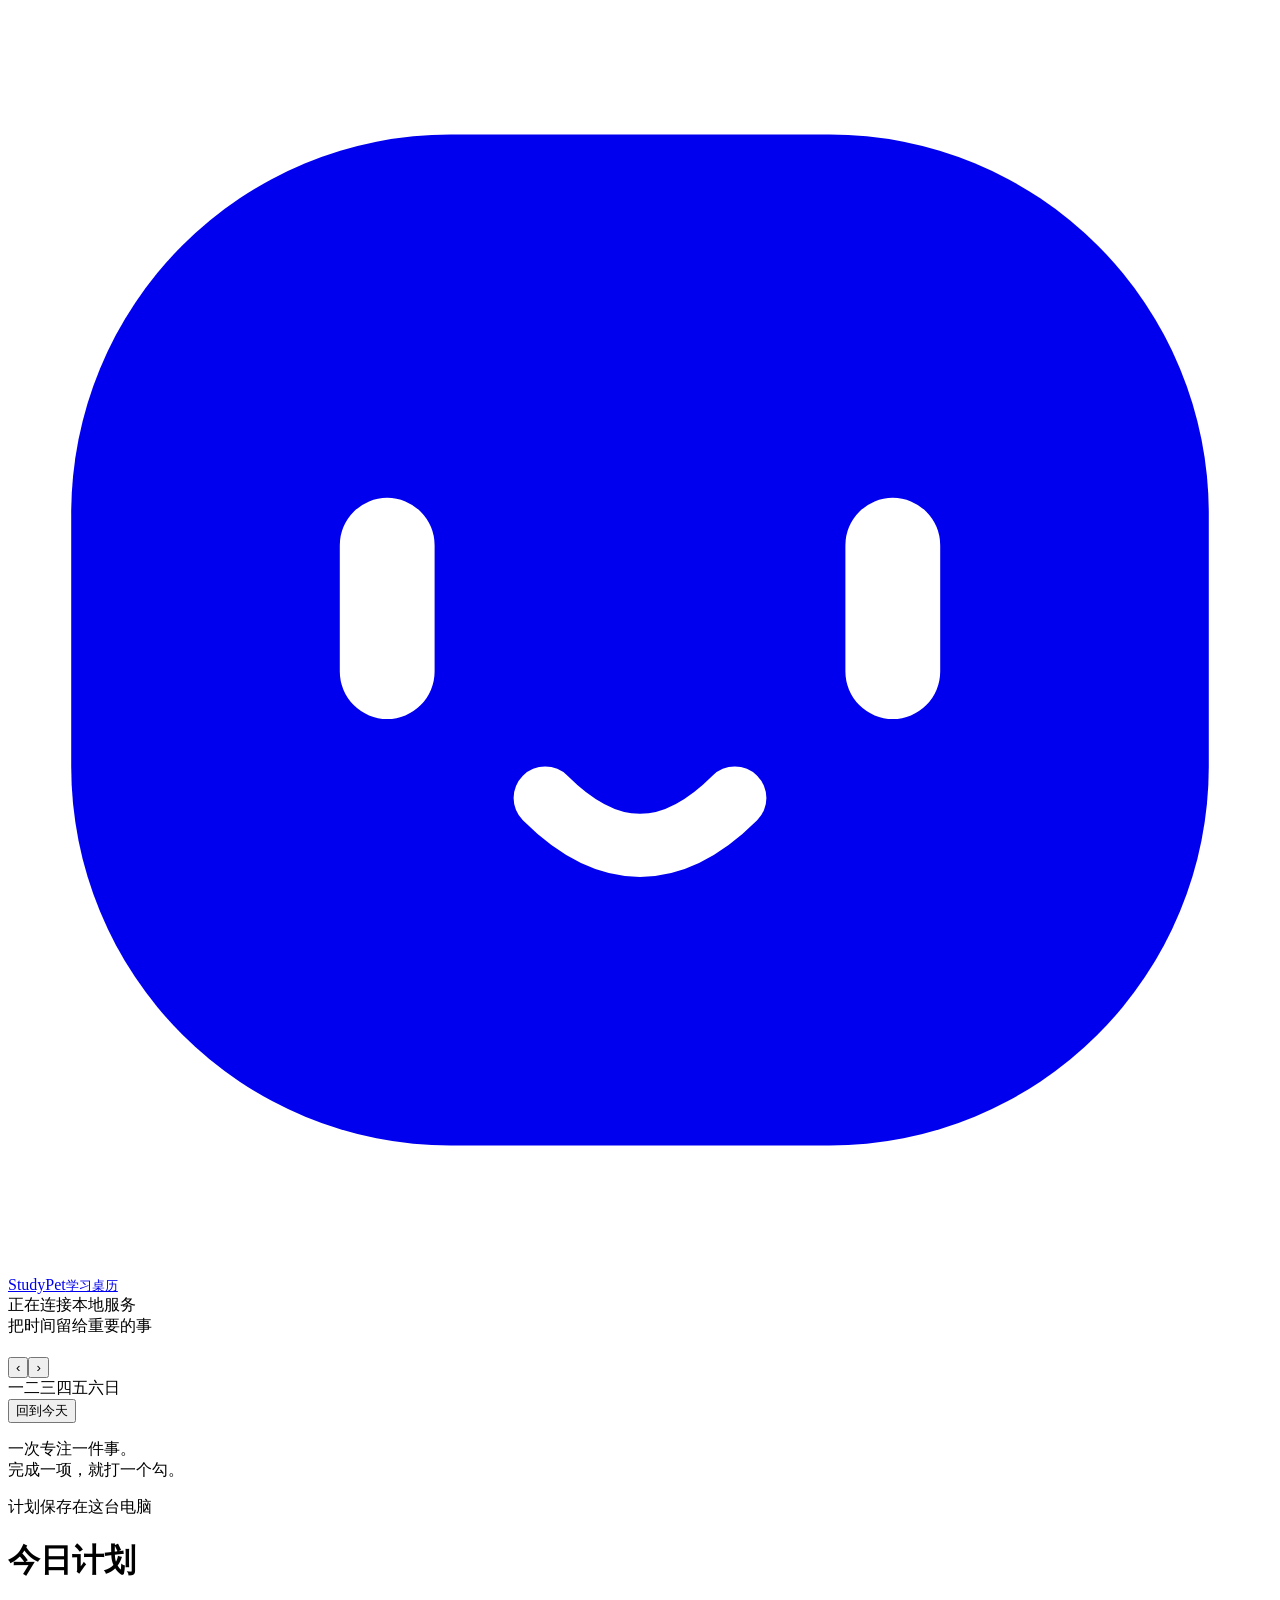
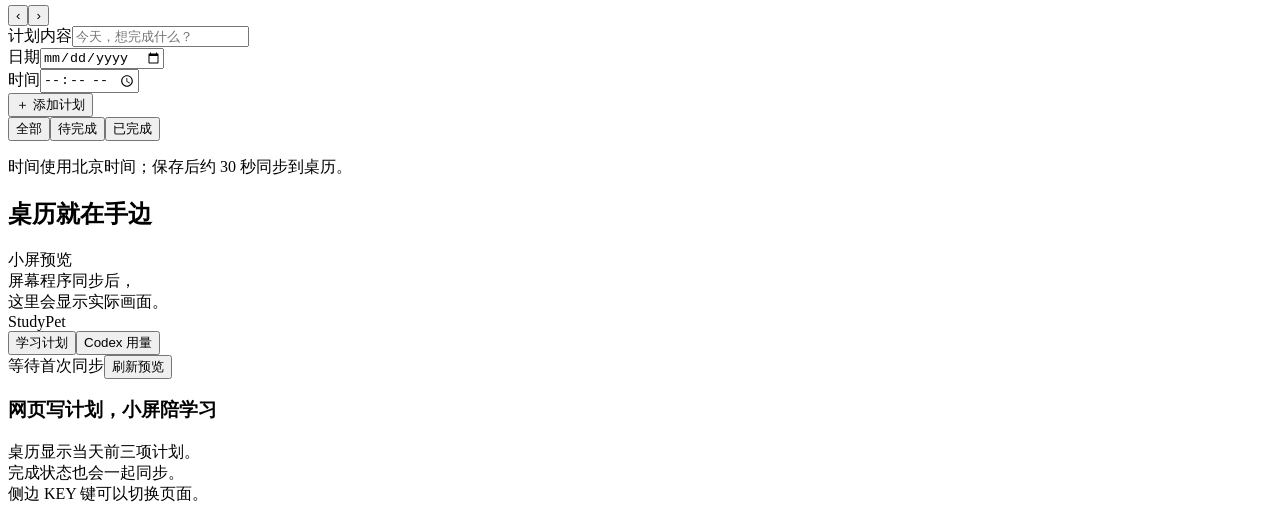
==== studypet/web_static/index.html @ c64633e6 "feat: add local planner web UI with shared task storage and screen preview" ====
<!doctype html>
<html lang="zh-CN">
<head>
  <meta charset="utf-8"><meta name="viewport" content="width=device-width, initial-scale=1">
  <meta name="theme-color" content="#f5f7fa"><title>今日计划 · StudyPet</title>
  <link rel="icon" href="/favicon.svg"><link rel="stylesheet" href="/app.css"><script src="/app.js" defer></script>
</head>
<body>
  <header class="topbar"><a class="brand" href="/" aria-label="StudyPet 学习桌历">
    <svg class="pet-mark" viewBox="0 0 40 40" aria-hidden="true"><rect x="2" y="4" width="36" height="32" rx="12" fill="currentColor"/><path d="M12 17v4m16-4v4" stroke="white" stroke-width="3" stroke-linecap="round"/><path d="M17 25q3 3 6 0" fill="none" stroke="white" stroke-width="2" stroke-linecap="round"/></svg>
    <span>StudyPet<small>学习桌历</small></span></a>
    <div class="connection"><span id="sync-dot" class="status-dot"></span><span id="sync-status">正在连接本地服务</span></div>
  </header>
  <div class="workspace">
    <aside class="date-sidebar" aria-label="日历导航">
      <div class="sidebar-label">把时间留给重要的事</div>
      <div class="month-heading"><h2 id="month-label"></h2><div class="button-pair"><button id="previous-month" class="icon-button" aria-label="上个月">‹</button><button id="next-month" class="icon-button" aria-label="下个月">›</button></div></div>
      <div class="weekdays" aria-hidden="true"><span>一</span><span>二</span><span>三</span><span>四</span><span>五</span><span>六</span><span>日</span></div>
      <div id="calendar" class="calendar" aria-label="选择计划日期"></div>
      <button id="back-today" class="today-button">回到今天</button>
      <div class="sidebar-note"><span class="note-line"></span><p>一次专注一件事。<br>完成一项，就打一个勾。</p></div>
      <div class="local-label">计划保存在这台电脑</div>
    </aside>
    <main>
      <div class="heading-row"><div><p id="day-label" class="day-label"></p><h1 id="page-heading">今日计划</h1></div><div class="button-pair day-nav"><button id="previous-day" class="icon-button" aria-label="前一天">‹</button><button id="next-day" class="icon-button" aria-label="后一天">›</button></div></div>
      <form id="add-form" class="compose" aria-label="添加学习计划">
        <label class="sr-only" for="task-title">计划内容</label><input id="task-title" name="title" class="title-input" maxlength="120" required placeholder="今天，想完成什么？" autocomplete="off">
        <div class="compose-bottom"><div class="input-group"><label for="task-date">日期</label><input id="task-date" name="date" type="date" required></div><div class="input-group"><label for="task-time">时间</label><input id="task-time" name="time" type="time" required></div><button id="add-button" class="primary-button" type="submit"><span aria-hidden="true">＋</span> 添加计划</button></div>
      </form>
      <div class="list-toolbar"><div class="filters" role="group" aria-label="筛选计划"><button data-filter="all" aria-pressed="true">全部</button><button data-filter="pending" aria-pressed="false">待完成</button><button data-filter="done" aria-pressed="false">已完成</button></div><span id="progress-text" class="progress-text"></span></div>
      <div id="load-error" class="inline-error" role="alert" hidden></div>
      <section id="task-list" class="task-list" aria-label="学习计划清单"></section>
      <section id="empty-state" class="empty-state" hidden><svg viewBox="0 0 120 90" aria-hidden="true"><path d="M25 12h70v66H25z" fill="#fff" stroke="#cbd6de" stroke-width="2"/><path d="M38 32h9m10 0h25M38 48h9m10 0h25M38 64h9m10 0h15" stroke="#b8c9d2" stroke-width="3" stroke-linecap="round"/><path d="m36 30 4 4 8-9" fill="none" stroke="#147d80" stroke-width="3" stroke-linecap="round"/></svg><h2 id="empty-heading">今天还没有计划</h2><p id="empty-copy">先写下最想完成的一件事。</p><button id="focus-compose" class="text-button">写下第一项计划</button></section>
      <p class="list-footnote">时间使用北京时间；保存后约 30 秒同步到桌历。</p>
    </main>
    <aside class="preview-sidebar" aria-label="桌历画面预览">
      <div class="preview-heading"><h2>桌历就在手边</h2><span class="preview-tag">小屏预览</span></div>
      <div class="device"><div class="device-display"><img id="preview-image" alt="学习桌历最近同步的日历与计划画面" hidden><div id="preview-empty" class="preview-empty">屏幕程序同步后，<br>这里会显示实际画面。</div></div><div class="device-bottom"><span>StudyPet</span><span class="device-light" aria-hidden="true"></span></div></div>
      <div class="preview-tabs" role="group" aria-label="预览页面"><button data-preview="calendar" aria-pressed="true">学习计划</button><button data-preview="codex" aria-pressed="false">Codex 用量</button></div>
      <div class="sync-detail"><span id="last-sync">等待首次同步</span><button id="refresh-preview" class="text-button">刷新预览</button></div>
      <div class="screen-note"><h3>网页写计划，小屏陪学习</h3><p>桌历显示当天前三项计划。<br>完成状态也会一起同步。<br>侧边 KEY 键可以切换页面。</p></div>
    </aside>
  </div>
  <div id="toast" class="toast" role="status" aria-live="polite" hidden></div>
  <dialog id="edit-dialog" aria-labelledby="edit-heading"><form id="edit-form"><div class="dialog-heading"><h2 id="edit-heading">修改计划</h2><button id="close-edit" class="icon-button" type="button" aria-label="关闭修改窗口">×</button></div><label for="edit-title">计划内容</label><input id="edit-title" maxlength="120" required><div class="dialog-fields"><div><label for="edit-date">日期</label><input id="edit-date" type="date" required></div><div><label for="edit-time">时间</label><input id="edit-time" type="time" required></div></div><div class="dialog-actions"><button id="cancel-edit" class="secondary-button" type="button">取消</button><button id="save-edit" class="primary-button" type="submit">保存修改</button></div></form></dialog>
  <dialog id="delete-dialog" aria-labelledby="delete-heading"><h2 id="delete-heading">删除这项计划？</h2><p id="delete-title" class="delete-title"></p><p class="dialog-note">计划会从清单和桌历中移除。</p><div class="dialog-actions"><button id="cancel-delete" class="secondary-button">保留计划</button><button id="confirm-delete" class="danger-button">删除计划</button></div></dialog>
</body>
</html>
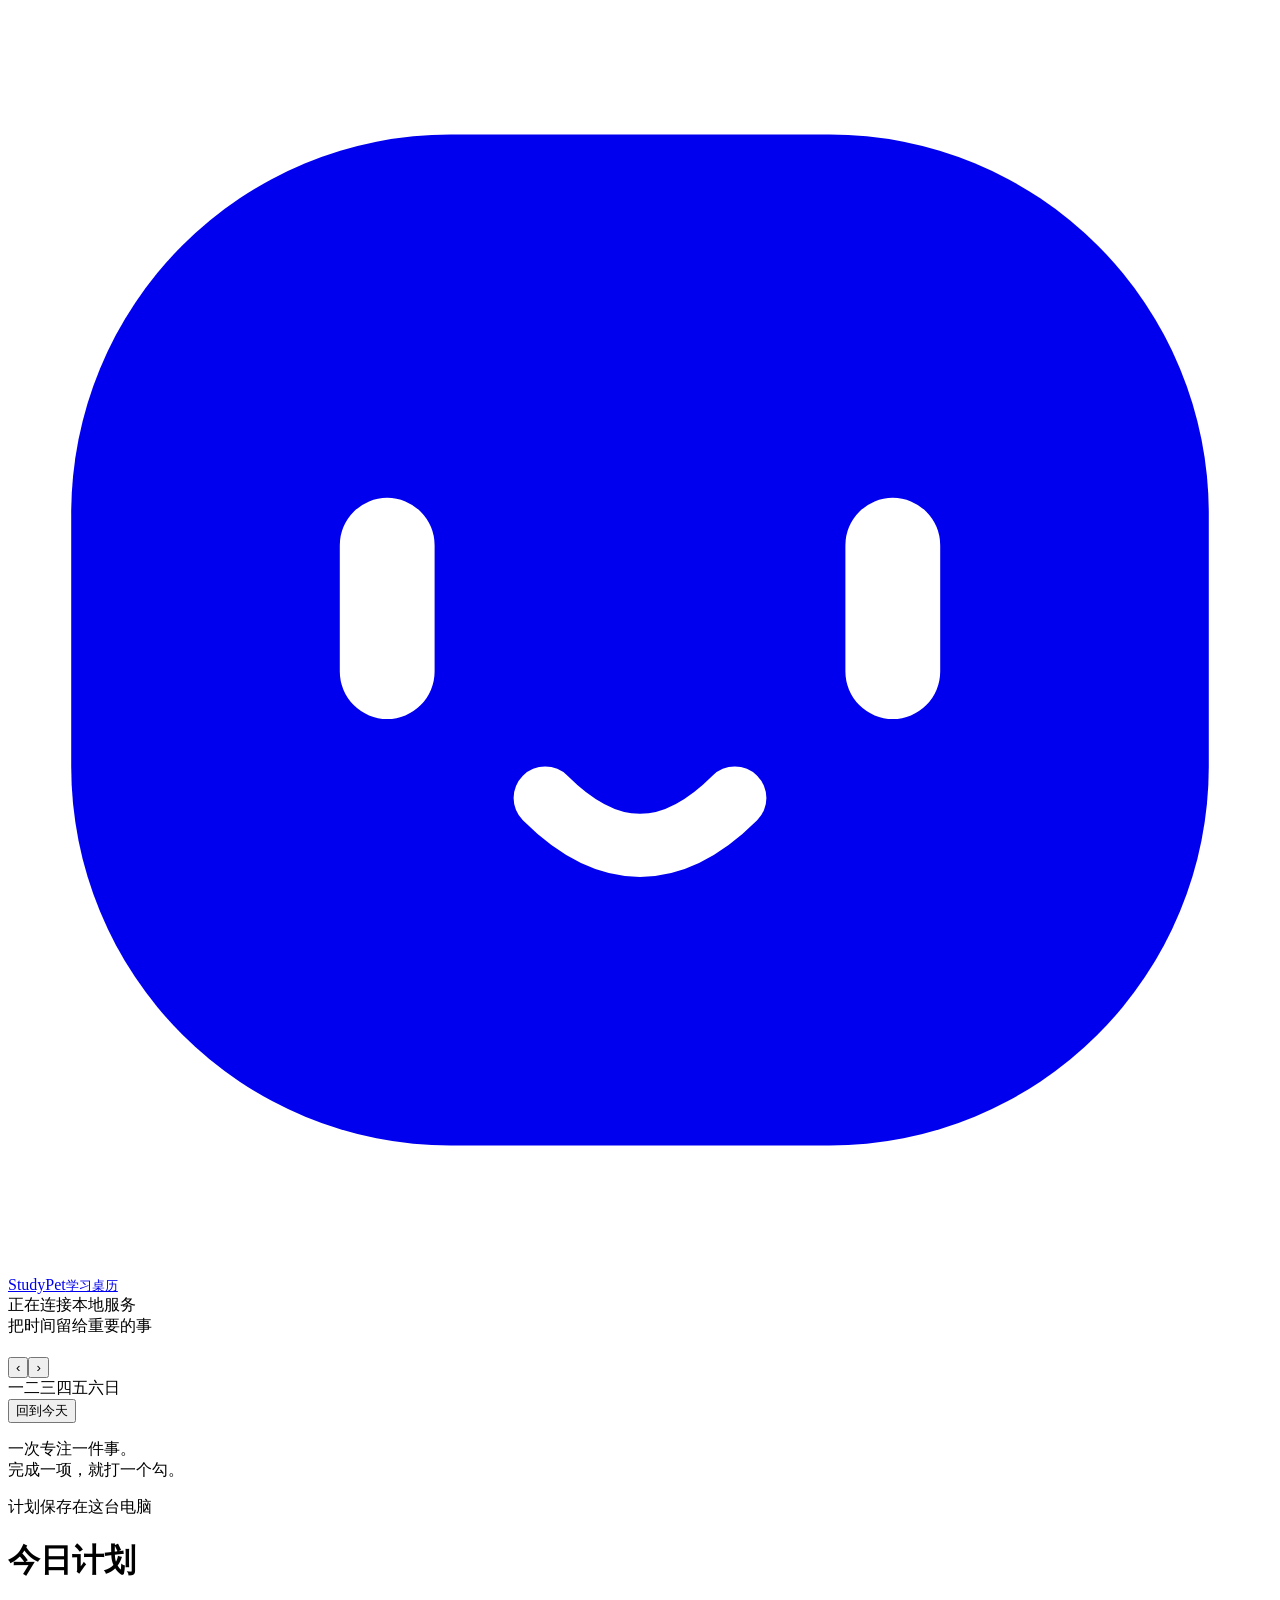
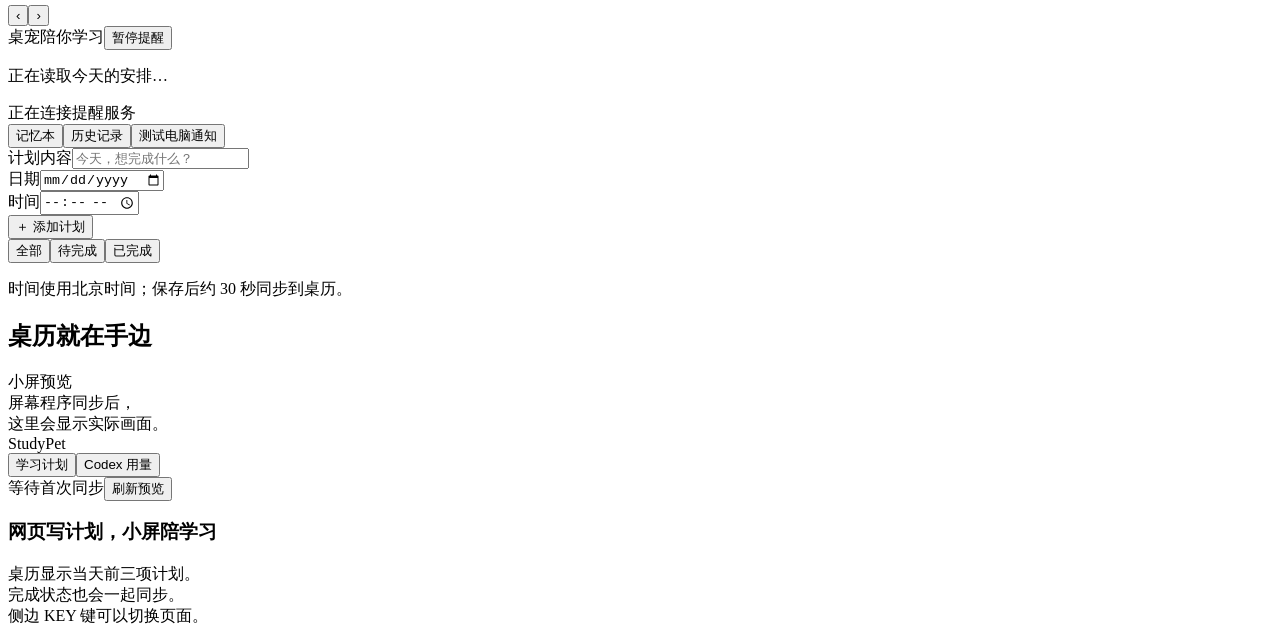
==== commit 845af54d: "Add persistent agent memory and desktop task reminders" ====
--- a/studypet/web_static/index.html
+++ b/studypet/web_static/index.html
@@ -23,6 +23,8 @@
     </aside>
     <main>
       <div class="heading-row"><div><p id="day-label" class="day-label"></p><h1 id="page-heading">今日计划</h1></div><div class="button-pair day-nav"><button id="previous-day" class="icon-button" aria-label="前一天">‹</button><button id="next-day" class="icon-button" aria-label="后一天">›</button></div></div>
+      <section class="agent-panel" aria-label="桌宠记忆与提醒"><div class="agent-top"><span class="agent-name">桌宠陪你学习</span><button id="toggle-reminders" class="text-button" aria-pressed="true">暂停提醒</button></div><p id="agent-summary">正在读取今天的安排…</p><div class="agent-bottom"><span id="agent-health">正在连接提醒服务</span><div><button id="open-memories" class="text-button">记忆本</button><button id="open-history" class="text-button">历史记录</button><button id="test-notification" class="text-button">测试电脑通知</button></div></div></section>
+      <section id="reminder-list" class="reminder-list" aria-label="到点提醒" aria-live="polite"></section>
       <form id="add-form" class="compose" aria-label="添加学习计划">
         <label class="sr-only" for="task-title">计划内容</label><input id="task-title" name="title" class="title-input" maxlength="120" required placeholder="今天，想完成什么？" autocomplete="off">
         <div class="compose-bottom"><div class="input-group"><label for="task-date">日期</label><input id="task-date" name="date" type="date" required></div><div class="input-group"><label for="task-time">时间</label><input id="task-time" name="time" type="time" required></div><button id="add-button" class="primary-button" type="submit"><span aria-hidden="true">＋</span> 添加计划</button></div>
@@ -43,6 +45,8 @@
   </div>
   <div id="toast" class="toast" role="status" aria-live="polite" hidden></div>
   <dialog id="edit-dialog" aria-labelledby="edit-heading"><form id="edit-form"><div class="dialog-heading"><h2 id="edit-heading">修改计划</h2><button id="close-edit" class="icon-button" type="button" aria-label="关闭修改窗口">×</button></div><label for="edit-title">计划内容</label><input id="edit-title" maxlength="120" required><div class="dialog-fields"><div><label for="edit-date">日期</label><input id="edit-date" type="date" required></div><div><label for="edit-time">时间</label><input id="edit-time" type="time" required></div></div><div class="dialog-actions"><button id="cancel-edit" class="secondary-button" type="button">取消</button><button id="save-edit" class="primary-button" type="submit">保存修改</button></div></form></dialog>
-  <dialog id="delete-dialog" aria-labelledby="delete-heading"><h2 id="delete-heading">删除这项计划？</h2><p id="delete-title" class="delete-title"></p><p class="dialog-note">计划会从清单和桌历中移除。</p><div class="dialog-actions"><button id="cancel-delete" class="secondary-button">保留计划</button><button id="confirm-delete" class="danger-button">删除计划</button></div></dialog>
+  <dialog id="delete-dialog" aria-labelledby="delete-heading"><h2 id="delete-heading">删除这项计划？</h2><p id="delete-title" class="delete-title"></p><p class="dialog-note">计划会从清单和桌历中移除，操作记录保留在历史中。</p><div class="dialog-actions"><button id="cancel-delete" class="secondary-button">保留计划</button><button id="confirm-delete" class="danger-button">删除计划</button></div></dialog>
+  <dialog id="memory-dialog" class="wide-dialog" aria-labelledby="memory-heading"><div class="dialog-heading"><h2 id="memory-heading">桌宠的记忆本</h2><button id="close-memories" class="icon-button" aria-label="关闭记忆本">×</button></div><p class="dialog-note">把长期目标、学习偏好或复盘写在这里，保存在这台电脑上。</p><form id="memory-form"><div class="memory-fields"><div><label for="memory-kind">类型</label><select id="memory-kind"><option value="goal">长期目标</option><option value="preference">学习偏好</option><option value="reflection">复盘</option><option value="note">随手记</option></select></div><div><label for="memory-title">标题</label><input id="memory-title" maxlength="120" required placeholder="例如：每周读两篇论文"></div></div><label for="memory-content">内容</label><textarea id="memory-content" maxlength="4000" rows="3" required placeholder="记下你希望桌宠了解的信息"></textarea><div class="dialog-actions"><button id="save-memory" class="primary-button" type="submit">保存记忆</button></div></form><div id="memory-list" class="memory-list"></div></dialog>
+  <dialog id="history-dialog" class="wide-dialog" aria-labelledby="history-heading"><div class="dialog-heading"><h2 id="history-heading">历史记录</h2><button id="close-history" class="icon-button" aria-label="关闭历史记录">×</button></div><p class="dialog-note">记录任务变化和提醒处理。旧计划从启用历史功能时开始记录。</p><div id="history-list" class="history-list"></div></dialog>
 </body>
 </html>
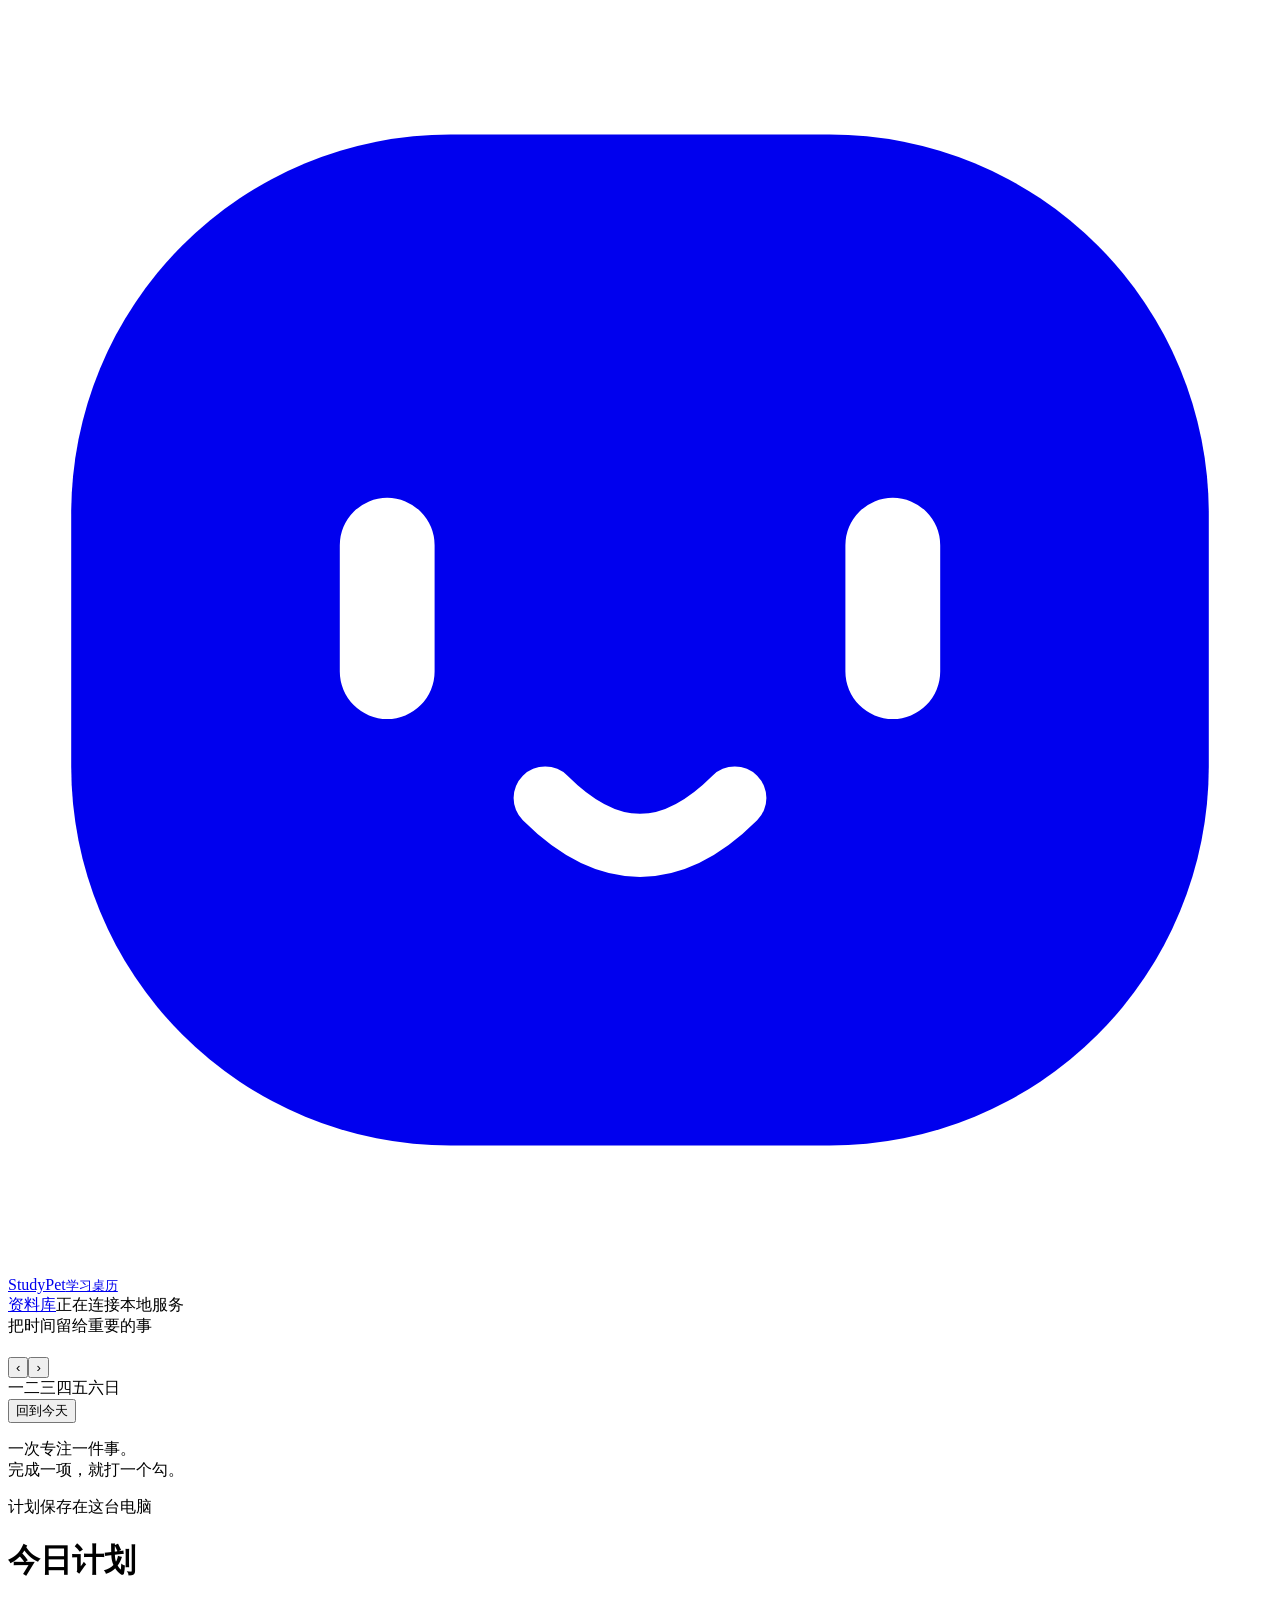
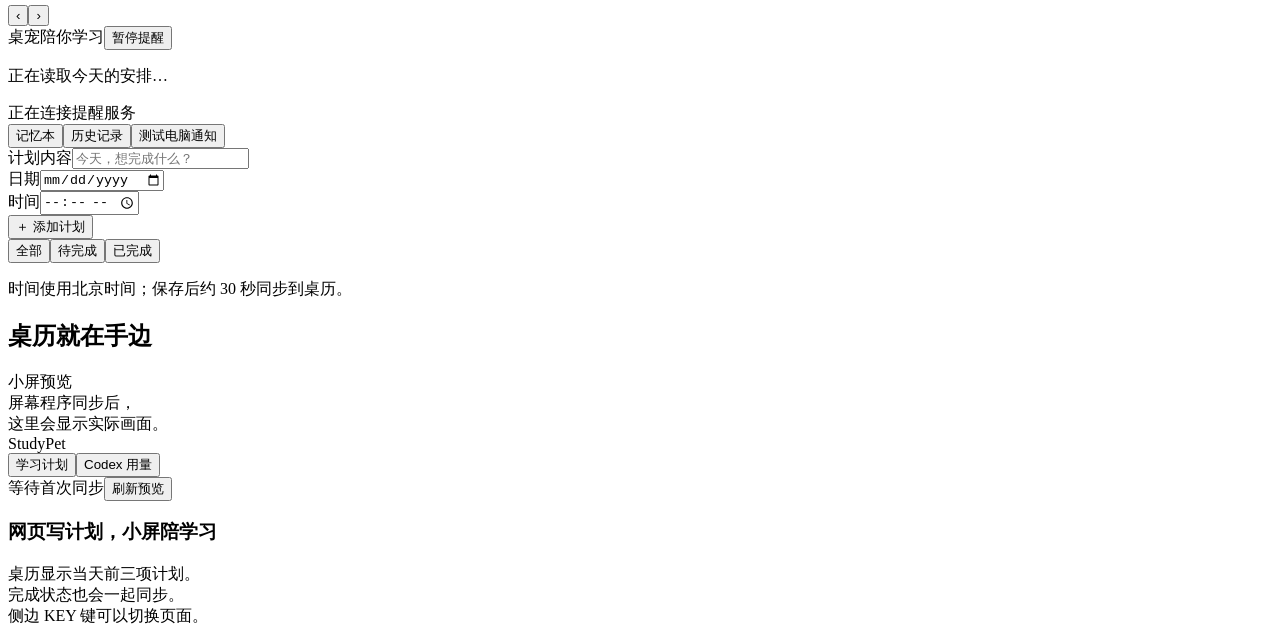
==== commit 550d617e: "Add private document library with local extraction and OCR" ====
--- a/studypet/web_static/index.html
+++ b/studypet/web_static/index.html
@@ -9,7 +9,7 @@
   <header class="topbar"><a class="brand" href="/" aria-label="StudyPet 学习桌历">
     <svg class="pet-mark" viewBox="0 0 40 40" aria-hidden="true"><rect x="2" y="4" width="36" height="32" rx="12" fill="currentColor"/><path d="M12 17v4m16-4v4" stroke="white" stroke-width="3" stroke-linecap="round"/><path d="M17 25q3 3 6 0" fill="none" stroke="white" stroke-width="2" stroke-linecap="round"/></svg>
     <span>StudyPet<small>学习桌历</small></span></a>
-    <div class="connection"><span id="sync-dot" class="status-dot"></span><span id="sync-status">正在连接本地服务</span></div>
+    <div class="connection"><a class="text-button" href="/library">资料库</a><span id="sync-dot" class="status-dot"></span><span id="sync-status">正在连接本地服务</span></div>
   </header>
   <div class="workspace">
     <aside class="date-sidebar" aria-label="日历导航">
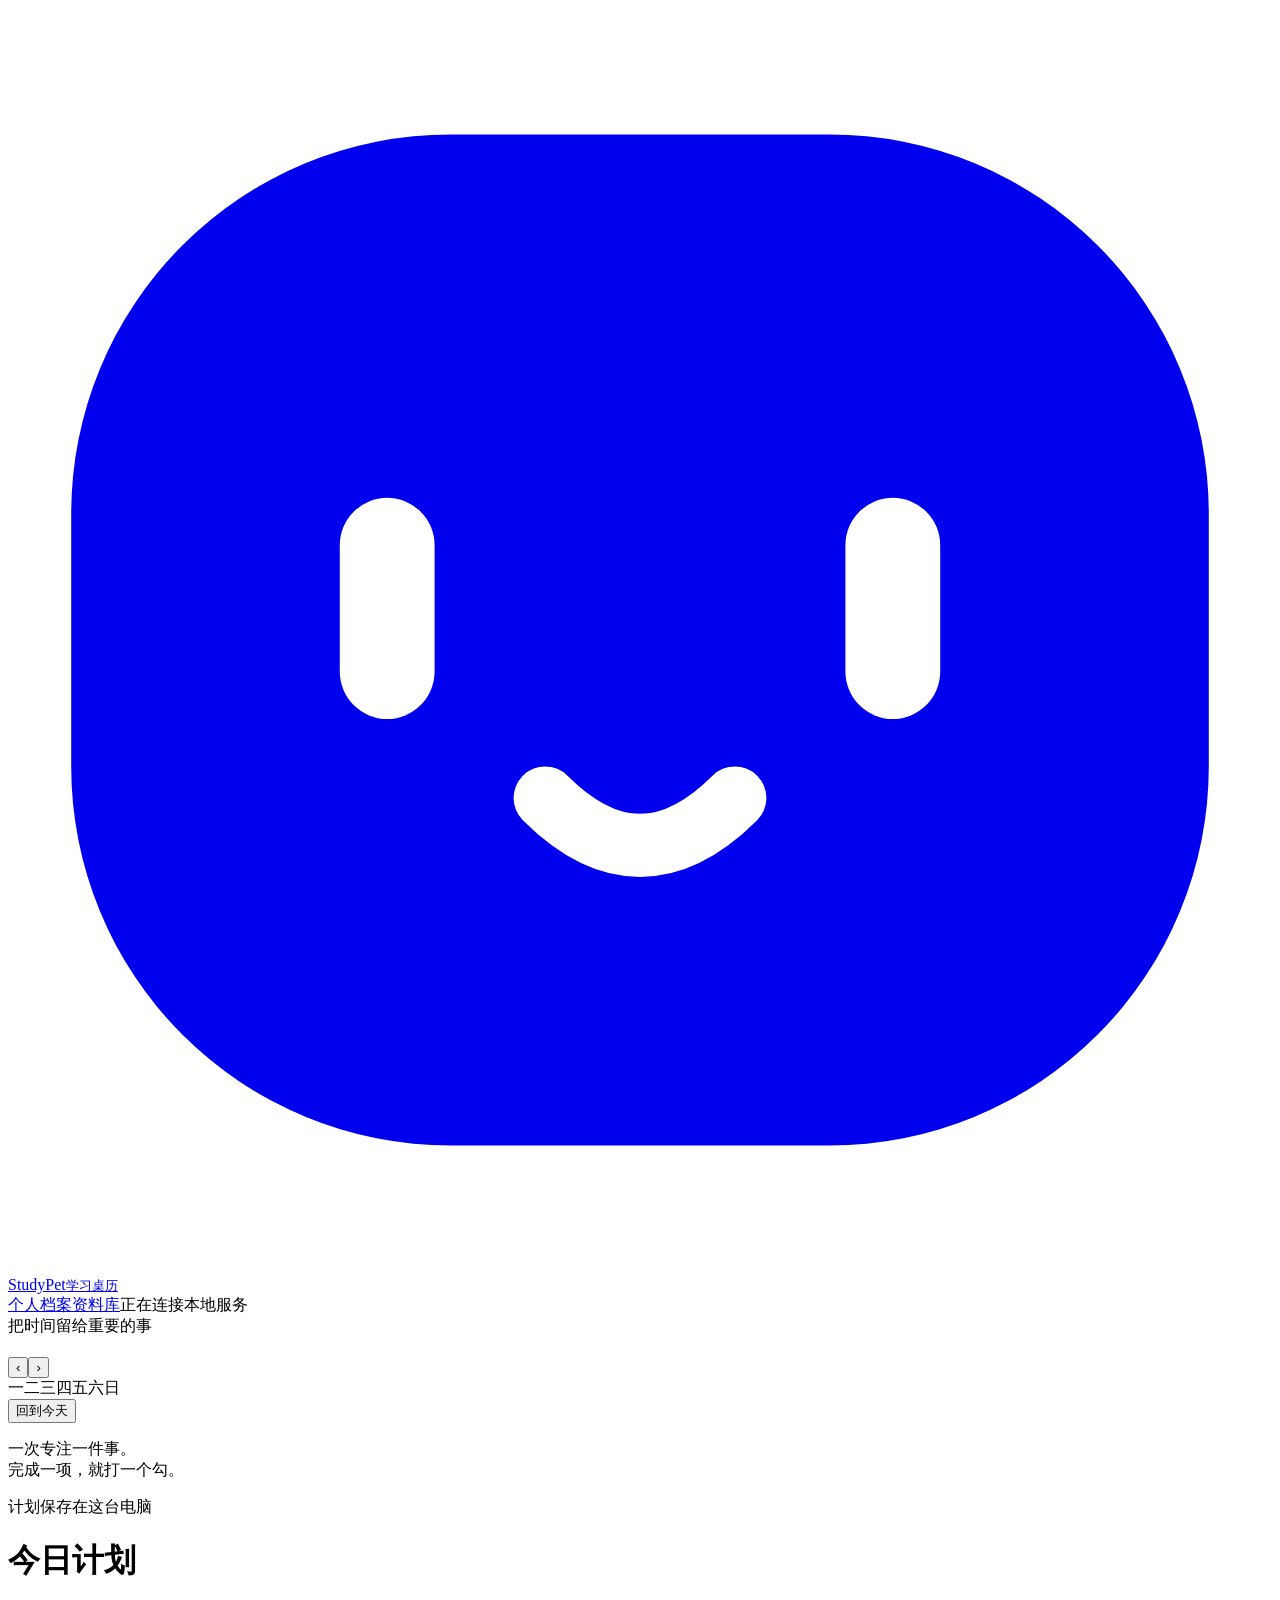
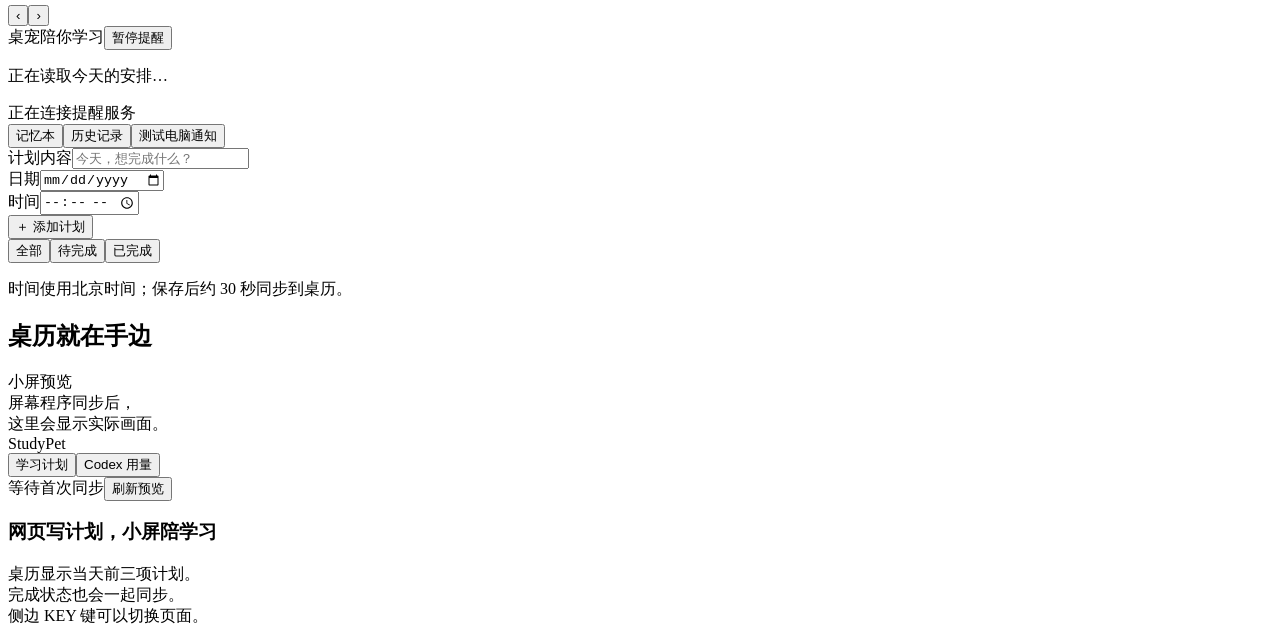
==== commit b4289efd: "Store editable personal profile entries in SQLite" ====
--- a/studypet/web_static/index.html
+++ b/studypet/web_static/index.html
@@ -9,7 +9,7 @@
   <header class="topbar"><a class="brand" href="/" aria-label="StudyPet 学习桌历">
     <svg class="pet-mark" viewBox="0 0 40 40" aria-hidden="true"><rect x="2" y="4" width="36" height="32" rx="12" fill="currentColor"/><path d="M12 17v4m16-4v4" stroke="white" stroke-width="3" stroke-linecap="round"/><path d="M17 25q3 3 6 0" fill="none" stroke="white" stroke-width="2" stroke-linecap="round"/></svg>
     <span>StudyPet<small>学习桌历</small></span></a>
-    <div class="connection"><a class="text-button" href="/library">资料库</a><span id="sync-dot" class="status-dot"></span><span id="sync-status">正在连接本地服务</span></div>
+    <div class="connection"><a class="text-button" href="/profile">个人档案</a><a class="text-button" href="/library">资料库</a><span id="sync-dot" class="status-dot"></span><span id="sync-status">正在连接本地服务</span></div>
   </header>
   <div class="workspace">
     <aside class="date-sidebar" aria-label="日历导航">
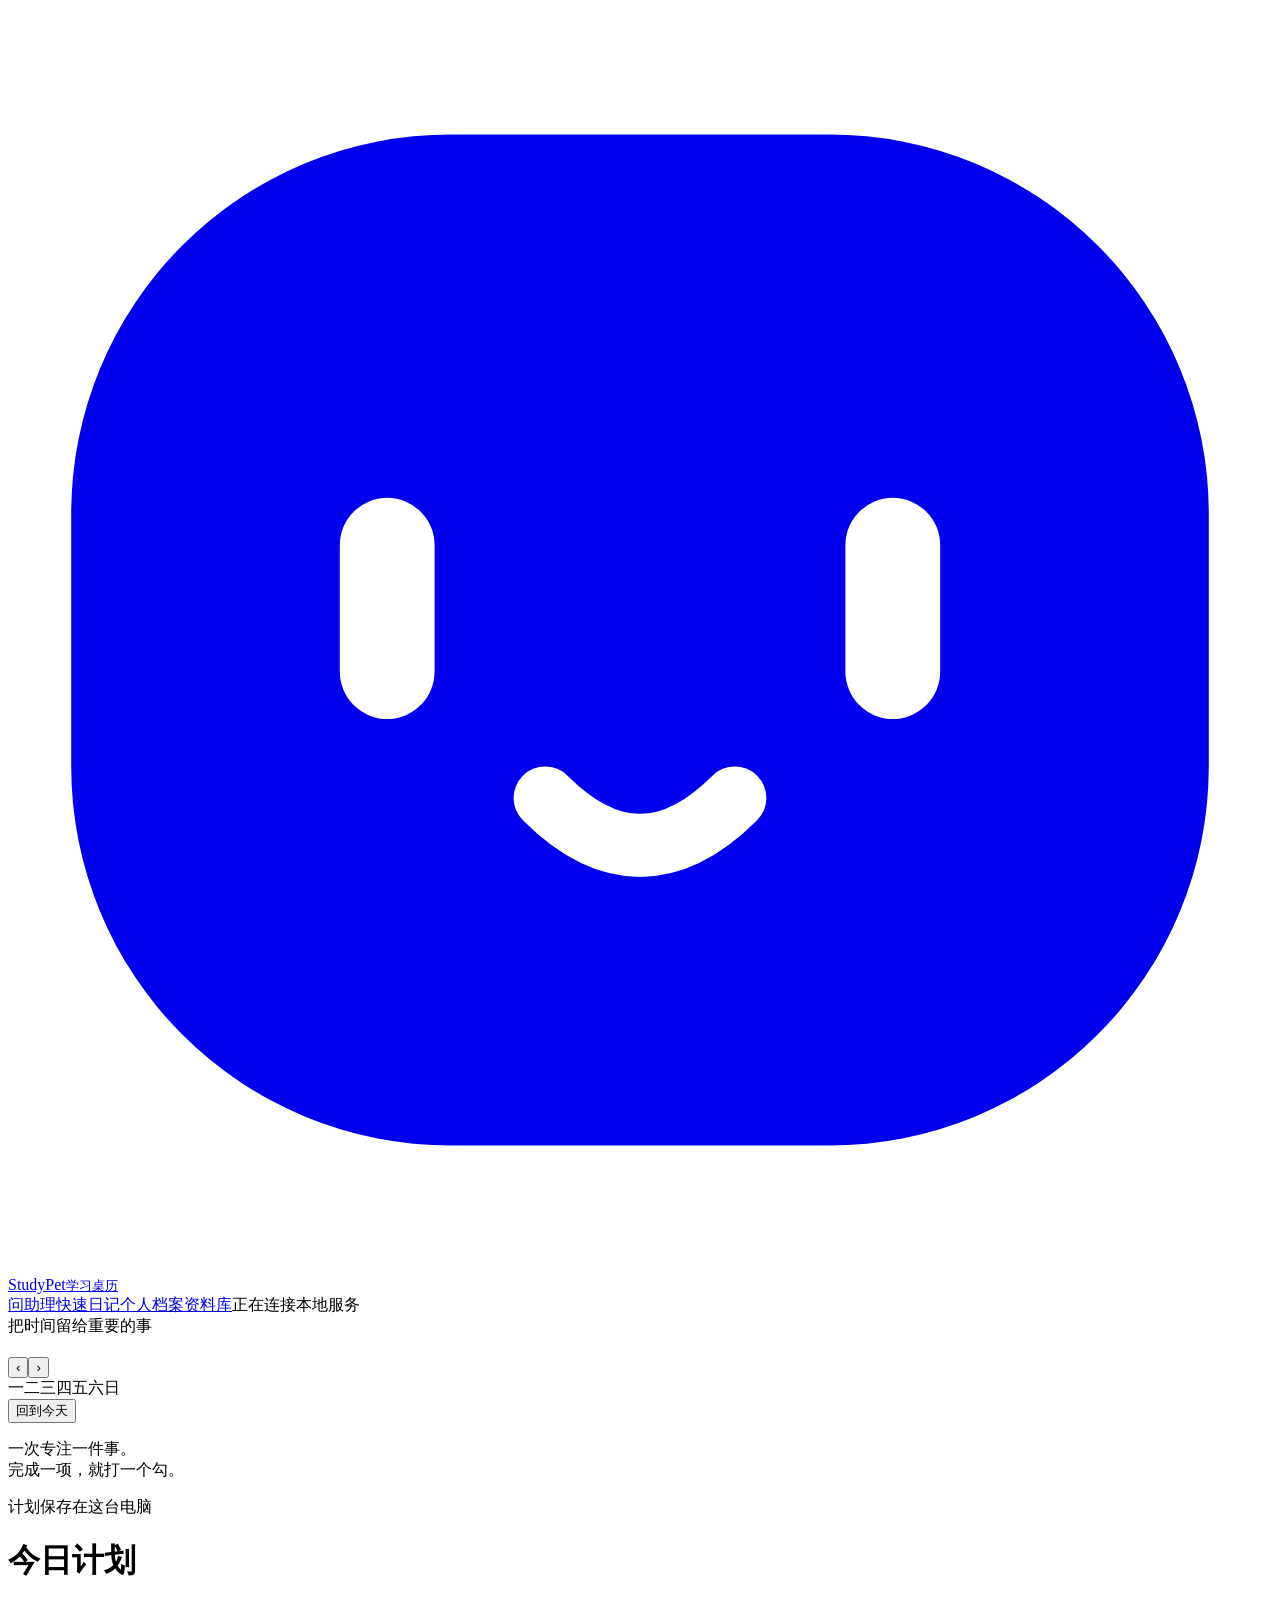
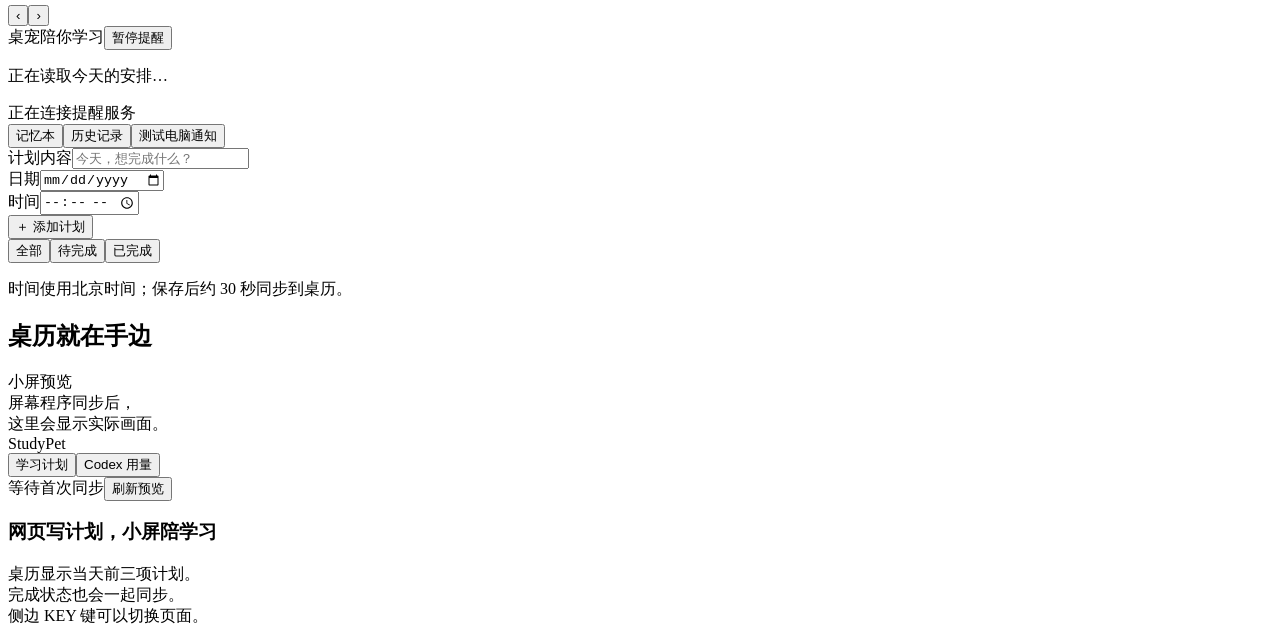
==== commit 93193353: "Add local voice journal and grounded companion chat" ====
--- a/studypet/web_static/index.html
+++ b/studypet/web_static/index.html
@@ -4,12 +4,13 @@
   <meta charset="utf-8"><meta name="viewport" content="width=device-width, initial-scale=1">
   <meta name="theme-color" content="#f5f7fa"><title>今日计划 · StudyPet</title>
   <link rel="icon" href="/favicon.svg"><link rel="stylesheet" href="/app.css"><script src="/app.js" defer></script>
+  <link rel="stylesheet" href="/companion.css">
 </head>
 <body>
   <header class="topbar"><a class="brand" href="/" aria-label="StudyPet 学习桌历">
     <svg class="pet-mark" viewBox="0 0 40 40" aria-hidden="true"><rect x="2" y="4" width="36" height="32" rx="12" fill="currentColor"/><path d="M12 17v4m16-4v4" stroke="white" stroke-width="3" stroke-linecap="round"/><path d="M17 25q3 3 6 0" fill="none" stroke="white" stroke-width="2" stroke-linecap="round"/></svg>
     <span>StudyPet<small>学习桌历</small></span></a>
-    <div class="connection"><a class="text-button" href="/profile">个人档案</a><a class="text-button" href="/library">资料库</a><span id="sync-dot" class="status-dot"></span><span id="sync-status">正在连接本地服务</span></div>
+    <div class="connection planner-links"><a class="text-button" href="/assistant">问助理</a><a class="text-button" href="/journal">快速日记</a><a class="text-button" href="/profile">个人档案</a><a class="text-button" href="/library">资料库</a><span id="sync-dot" class="status-dot"></span><span id="sync-status">正在连接本地服务</span></div>
   </header>
   <div class="workspace">
     <aside class="date-sidebar" aria-label="日历导航">
